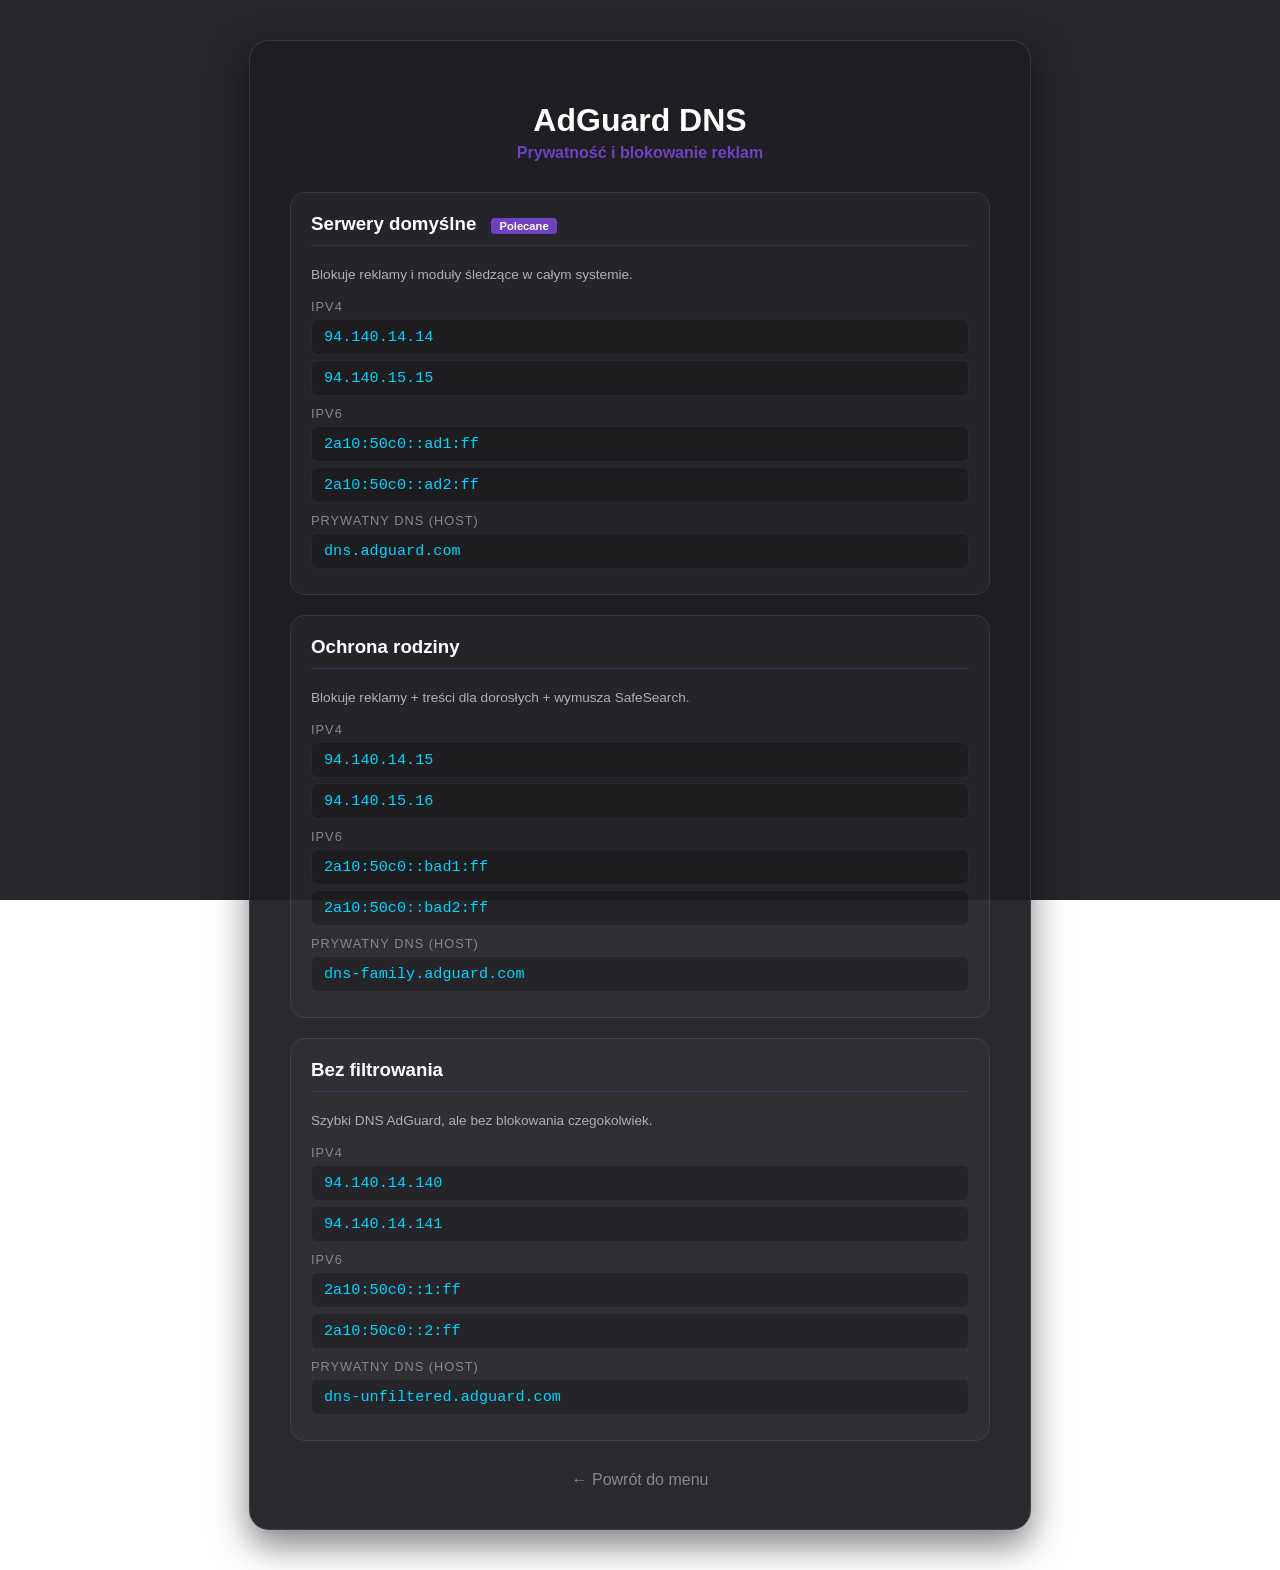
==== adguard.html @ f9a05b5f "Aktualizacja strony" ====
<!DOCTYPE html>
<html lang="pl">
<head>
    <meta charset="UTF-8">
    <meta name="viewport" content="width=device-width, initial-scale=1.0">
    <title>Konfiguracja AdGuard DNS | J.K Serwis PC</title>
    <link rel="icon" type="image/x-icon" href="https://github.com/jk-5/jk-5.github.io/raw/refs/heads/main/favicon.ico">
    <style>
        body {
            font-family: 'Segoe UI', Roboto, sans-serif;
            background: linear-gradient(rgba(15, 15, 20, 0.9), rgba(15, 15, 20, 0.9)), url('background.jpg');
            background-size: cover;
            background-position: center;
            background-attachment: fixed;
            color: #e0e0e0;
            display: flex;
            justify-content: center;
            align-items: center;
            min-height: 100vh;
            margin: 0;
            padding: 40px 0;
        }

        .container {
            background: rgba(30, 30, 35, 0.95);
            padding: 2.5rem;
            border-radius: 20px;
            box-shadow: 0 15px 35px rgba(0,0,0,0.5);
            max-width: 700px;
            width: 90%;
            border: 1px solid rgba(255, 255, 255, 0.1);
        }

        h1 { color: #ffffff; text-align: center; margin-bottom: 5px; }
        .subtitle { display: block; text-align: center; color: #6f42c1; font-weight: bold; margin-bottom: 30px; }

        .dns-card {
            background: rgba(255, 255, 255, 0.03);
            border: 1px solid rgba(255, 255, 255, 0.08);
            border-radius: 15px;
            padding: 20px;
            margin-bottom: 20px;
        }

        .dns-card h3 { margin-top: 0; color: #fff; border-bottom: 1px solid rgba(111, 66, 193, 0.3); padding-bottom: 10px; }
        
        .section-title { font-size: 0.8rem; text-transform: uppercase; color: #888; letter-spacing: 1px; display: block; margin: 10px 0 5px; }
        
        .address-box {
            background: rgba(0, 0, 0, 0.2);
            padding: 8px 12px;
            border-radius: 6px;
            font-family: 'Consolas', monospace;
            font-size: 0.95rem;
            color: #00d4ff;
            display: block;
            margin-bottom: 5px;
            border: 1px solid rgba(255,255,255,0.05);
        }

        .desc { font-size: 0.85rem; color: #b0b0b0; line-height: 1.5; margin-top: 10px; }

        .btn-back {
            display: block;
            text-align: center;
            margin-top: 30px;
            color: #888;
            text-decoration: none;
            transition: 0.3s;
        }
        .btn-back:hover { color: #6f42c1; }

        .tag { background: #6f42c1; color: white; padding: 2px 8px; border-radius: 4px; font-size: 0.7rem; vertical-align: middle; margin-left: 10px; }
    </style>
</head>
<body>

    <div class="container">
        <h1>AdGuard DNS</h1>
        <span class="subtitle">Prywatność i blokowanie reklam</span>

        <!-- Serwery Domyślne -->
        <div class="dns-card">
            <h3>Serwery domyślne <span class="tag">Polecane</span></h3>
            <p class="desc">Blokuje reklamy i moduły śledzące w całym systemie.</p>
            
            <span class="section-title">IPv4</span>
            <span class="address-box">94.140.14.14</span>
            <span class="address-box">94.140.15.15</span>

            <span class="section-title">IPv6</span>
            <span class="address-box">2a10:50c0::ad1:ff</span>
            <span class="address-box">2a10:50c0::ad2:ff</span>

            <span class="section-title">Prywatny DNS (Host)</span>
            <span class="address-box">dns.adguard.com</span>
        </div>

        <!-- Serwery Ochrony Rodziny -->
        <div class="dns-card">
            <h3>Ochrona rodziny</h3>
            <p class="desc">Blokuje reklamy + treści dla dorosłych + wymusza SafeSearch.</p>
            
            <span class="section-title">IPv4</span>
            <span class="address-box">94.140.14.15</span>
            <span class="address-box">94.140.15.16</span>

            <span class="section-title">IPv6</span>
            <span class="address-box">2a10:50c0::bad1:ff</span>
            <span class="address-box">2a10:50c0::bad2:ff</span>

            <span class="section-title">Prywatny DNS (Host)</span>
            <span class="address-box">dns-family.adguard.com</span>
        </div>

        <!-- Serwery Bez Filtrowania -->
        <div class="dns-card">
            <h3>Bez filtrowania</h3>
            <p class="desc">Szybki DNS AdGuard, ale bez blokowania czegokolwiek.</p>
            
            <span class="section-title">IPv4</span>
            <span class="address-box">94.140.14.140</span>
            <span class="address-box">94.140.14.141</span>

            <span class="section-title">IPv6</span>
            <span class="address-box">2a10:50c0::1:ff</span>
            <span class="address-box">2a10:50c0::2:ff</span>

            <span class="section-title">Prywatny DNS (Host)</span>
            <span class="address-box">dns-unfiltered.adguard.com</span>
        </div>

        <a href="ciekawe-strony.html" class="btn-back">← Powrót do menu</a>
    </div>

</body>
</html>
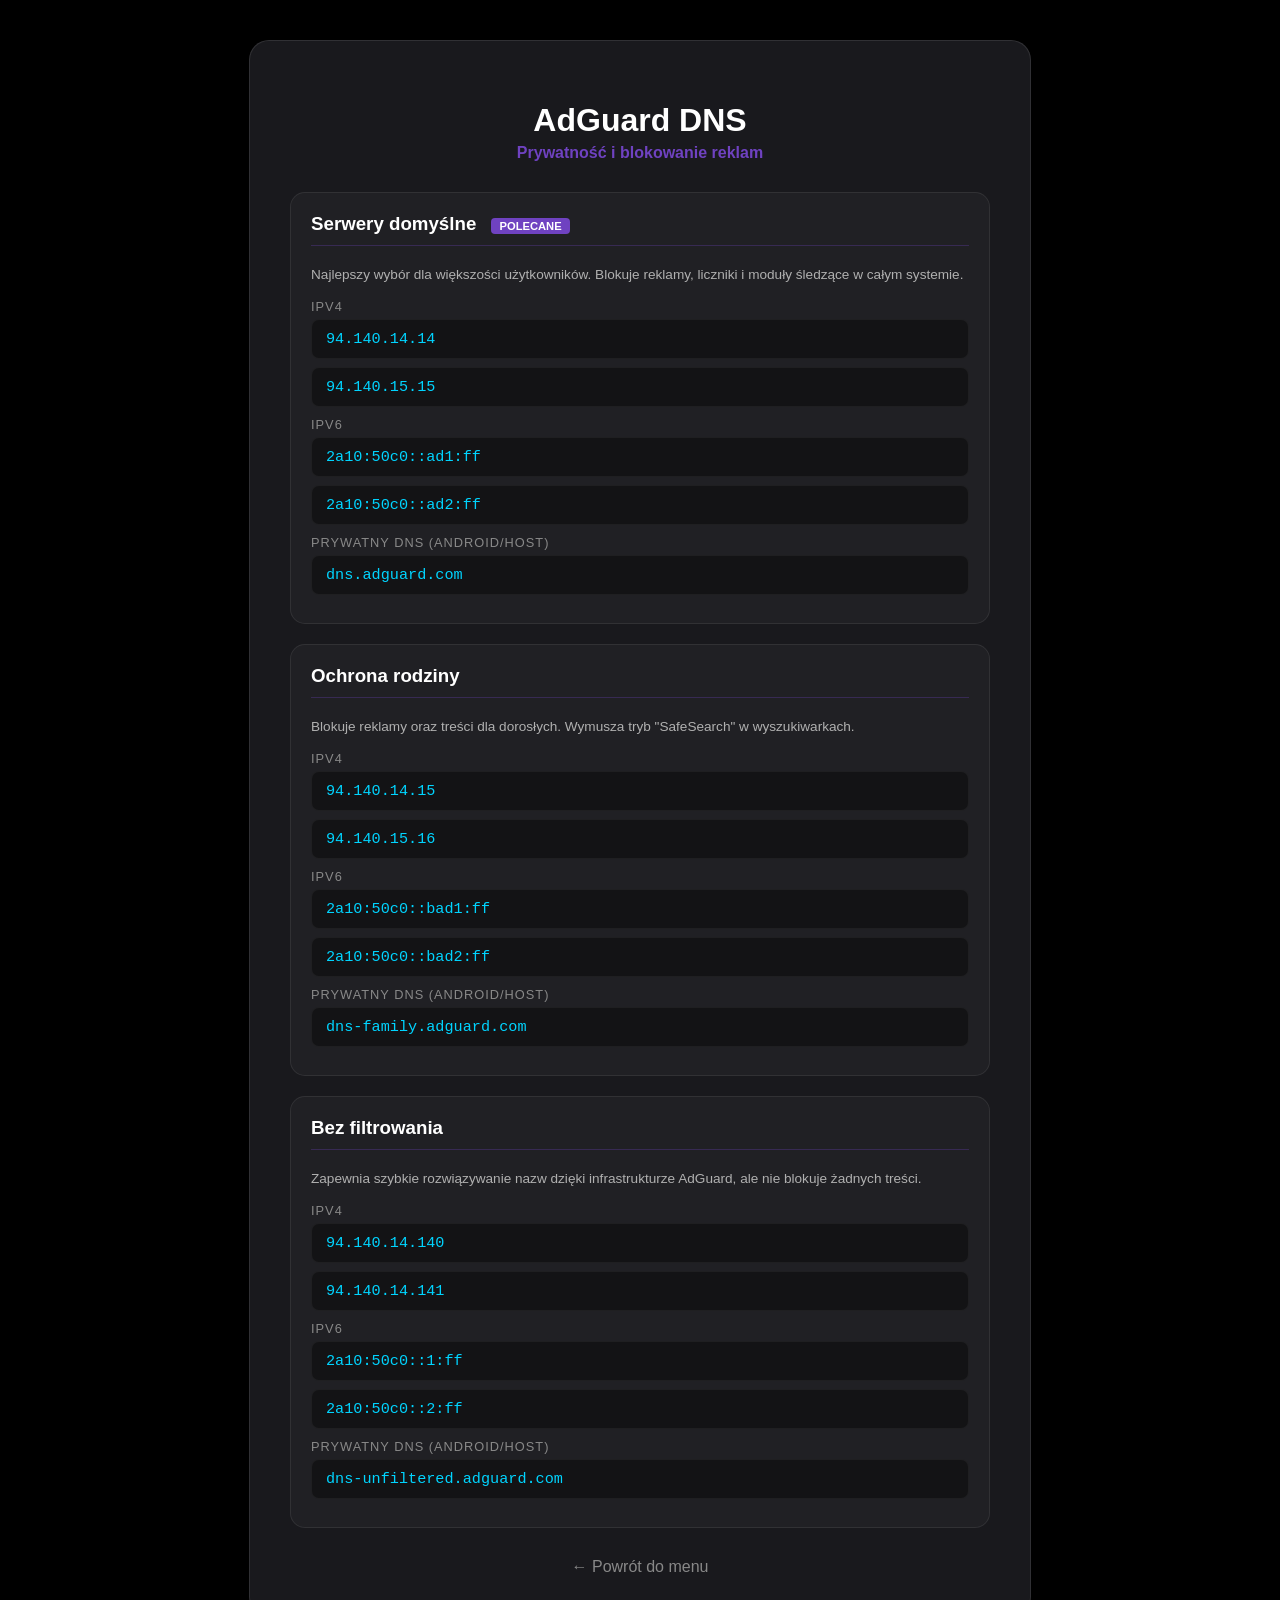
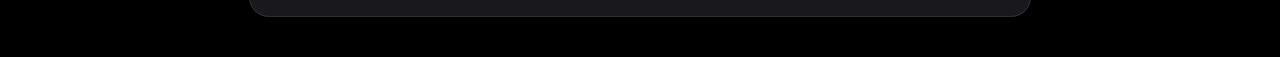
==== commit 5be72050: "Aktualizacja strony" ====
--- a/adguard.html
+++ b/adguard.html
@@ -8,31 +8,47 @@
     <style>
         body {
             font-family: 'Segoe UI', Roboto, sans-serif;
-            background: linear-gradient(rgba(15, 15, 20, 0.9), rgba(15, 15, 20, 0.9)), url('background.jpg');
-            background-size: cover;
-            background-position: center;
-            background-attachment: fixed;
+            /* Idealna czerń OLED */
+            background: #000000;
             color: #e0e0e0;
+            margin: 0;
             display: flex;
             justify-content: center;
             align-items: center;
             min-height: 100vh;
-            margin: 0;
+            overflow-x: hidden;
             padding: 40px 0;
         }
 
+        /* Element tła animowanego */
+        #fluid-canvas {
+            position: fixed;
+            top: 0;
+            left: 0;
+            width: 100%;
+            height: 100%;
+            z-index: 0;
+        }
+
         .container {
-            background: rgba(30, 30, 35, 0.95);
+            /* Efekt szklanej karty (Glassmorphism) */
+            background: rgba(30, 30, 35, 0.85);
+            backdrop-filter: blur(15px);
+            -webkit-backdrop-filter: blur(15px);
+            
             padding: 2.5rem;
             border-radius: 20px;
-            box-shadow: 0 15px 35px rgba(0,0,0,0.5);
+            box-shadow: 0 15px 35px rgba(0,0,0,0.8);
             max-width: 700px;
             width: 90%;
             border: 1px solid rgba(255, 255, 255, 0.1);
+            position: relative;
+            z-index: 1;
+            pointer-events: none;
         }
 
-        h1 { color: #ffffff; text-align: center; margin-bottom: 5px; }
-        .subtitle { display: block; text-align: center; color: #6f42c1; font-weight: bold; margin-bottom: 30px; }
+        h1 { color: #ffffff; text-align: center; margin-bottom: 5px; pointer-events: auto; }
+        .subtitle { display: block; text-align: center; color: #6f42c1; font-weight: bold; margin-bottom: 30px; pointer-events: auto; }
 
         .dns-card {
             background: rgba(255, 255, 255, 0.03);
@@ -40,6 +56,14 @@
             border-radius: 15px;
             padding: 20px;
             margin-bottom: 20px;
+            pointer-events: auto;
+            transition: transform 0.3s ease;
+        }
+
+        .dns-card:hover {
+            transform: scale(1.01);
+            background: rgba(255, 255, 255, 0.05);
+            border-color: rgba(111, 66, 193, 0.4);
         }
 
         .dns-card h3 { margin-top: 0; color: #fff; border-bottom: 1px solid rgba(111, 66, 193, 0.3); padding-bottom: 10px; }
@@ -47,15 +71,16 @@
         .section-title { font-size: 0.8rem; text-transform: uppercase; color: #888; letter-spacing: 1px; display: block; margin: 10px 0 5px; }
         
         .address-box {
-            background: rgba(0, 0, 0, 0.2);
-            padding: 8px 12px;
-            border-radius: 6px;
+            background: rgba(0, 0, 0, 0.4);
+            padding: 10px 14px;
+            border-radius: 8px;
             font-family: 'Consolas', monospace;
             font-size: 0.95rem;
             color: #00d4ff;
             display: block;
-            margin-bottom: 5px;
+            margin-bottom: 8px;
             border: 1px solid rgba(255,255,255,0.05);
+            user-select: all;
         }
 
         .desc { font-size: 0.85rem; color: #b0b0b0; line-height: 1.5; margin-top: 10px; }
@@ -67,13 +92,17 @@
             color: #888;
             text-decoration: none;
             transition: 0.3s;
+            pointer-events: auto;
         }
         .btn-back:hover { color: #6f42c1; }
 
-        .tag { background: #6f42c1; color: white; padding: 2px 8px; border-radius: 4px; font-size: 0.7rem; vertical-align: middle; margin-left: 10px; }
+        .tag { background: #6f42c1; color: white; padding: 2px 8px; border-radius: 4px; font-size: 0.7rem; vertical-align: middle; margin-left: 10px; text-transform: uppercase; }
     </style>
 </head>
 <body>
+
+    <!-- Animacja tła -->
+    <canvas id="fluid-canvas"></canvas>
 
     <div class="container">
         <h1>AdGuard DNS</h1>
@@ -82,7 +111,7 @@
         <!-- Serwery Domyślne -->
         <div class="dns-card">
             <h3>Serwery domyślne <span class="tag">Polecane</span></h3>
-            <p class="desc">Blokuje reklamy i moduły śledzące w całym systemie.</p>
+            <p class="desc">Najlepszy wybór dla większości użytkowników. Blokuje reklamy, liczniki i moduły śledzące w całym systemie.</p>
             
             <span class="section-title">IPv4</span>
             <span class="address-box">94.140.14.14</span>
@@ -92,14 +121,14 @@
             <span class="address-box">2a10:50c0::ad1:ff</span>
             <span class="address-box">2a10:50c0::ad2:ff</span>
 
-            <span class="section-title">Prywatny DNS (Host)</span>
+            <span class="section-title">Prywatny DNS (Android/Host)</span>
             <span class="address-box">dns.adguard.com</span>
         </div>
 
         <!-- Serwery Ochrony Rodziny -->
         <div class="dns-card">
             <h3>Ochrona rodziny</h3>
-            <p class="desc">Blokuje reklamy + treści dla dorosłych + wymusza SafeSearch.</p>
+            <p class="desc">Blokuje reklamy oraz treści dla dorosłych. Wymusza tryb "SafeSearch" w wyszukiwarkach.</p>
             
             <span class="section-title">IPv4</span>
             <span class="address-box">94.140.14.15</span>
@@ -109,14 +138,14 @@
             <span class="address-box">2a10:50c0::bad1:ff</span>
             <span class="address-box">2a10:50c0::bad2:ff</span>
 
-            <span class="section-title">Prywatny DNS (Host)</span>
+            <span class="section-title">Prywatny DNS (Android/Host)</span>
             <span class="address-box">dns-family.adguard.com</span>
         </div>
 
         <!-- Serwery Bez Filtrowania -->
         <div class="dns-card">
             <h3>Bez filtrowania</h3>
-            <p class="desc">Szybki DNS AdGuard, ale bez blokowania czegokolwiek.</p>
+            <p class="desc">Zapewnia szybkie rozwiązywanie nazw dzięki infrastrukturze AdGuard, ale nie blokuje żadnych treści.</p>
             
             <span class="section-title">IPv4</span>
             <span class="address-box">94.140.14.140</span>
@@ -126,12 +155,15 @@
             <span class="address-box">2a10:50c0::1:ff</span>
             <span class="address-box">2a10:50c0::2:ff</span>
 
-            <span class="section-title">Prywatny DNS (Host)</span>
+            <span class="section-title">Prywatny DNS (Android/Host)</span>
             <span class="address-box">dns-unfiltered.adguard.com</span>
         </div>
 
-        <a href="ciekawe-strony.html" class="btn-back">← Powrót do menu</a>
+        <a href="ciekawe.html" class="btn-back">← Powrót do menu</a>
     </div>
+
+    <!-- Skrypt animacji -->
+    <script src="fluid.js"></script>
 
 </body>
 </html>
